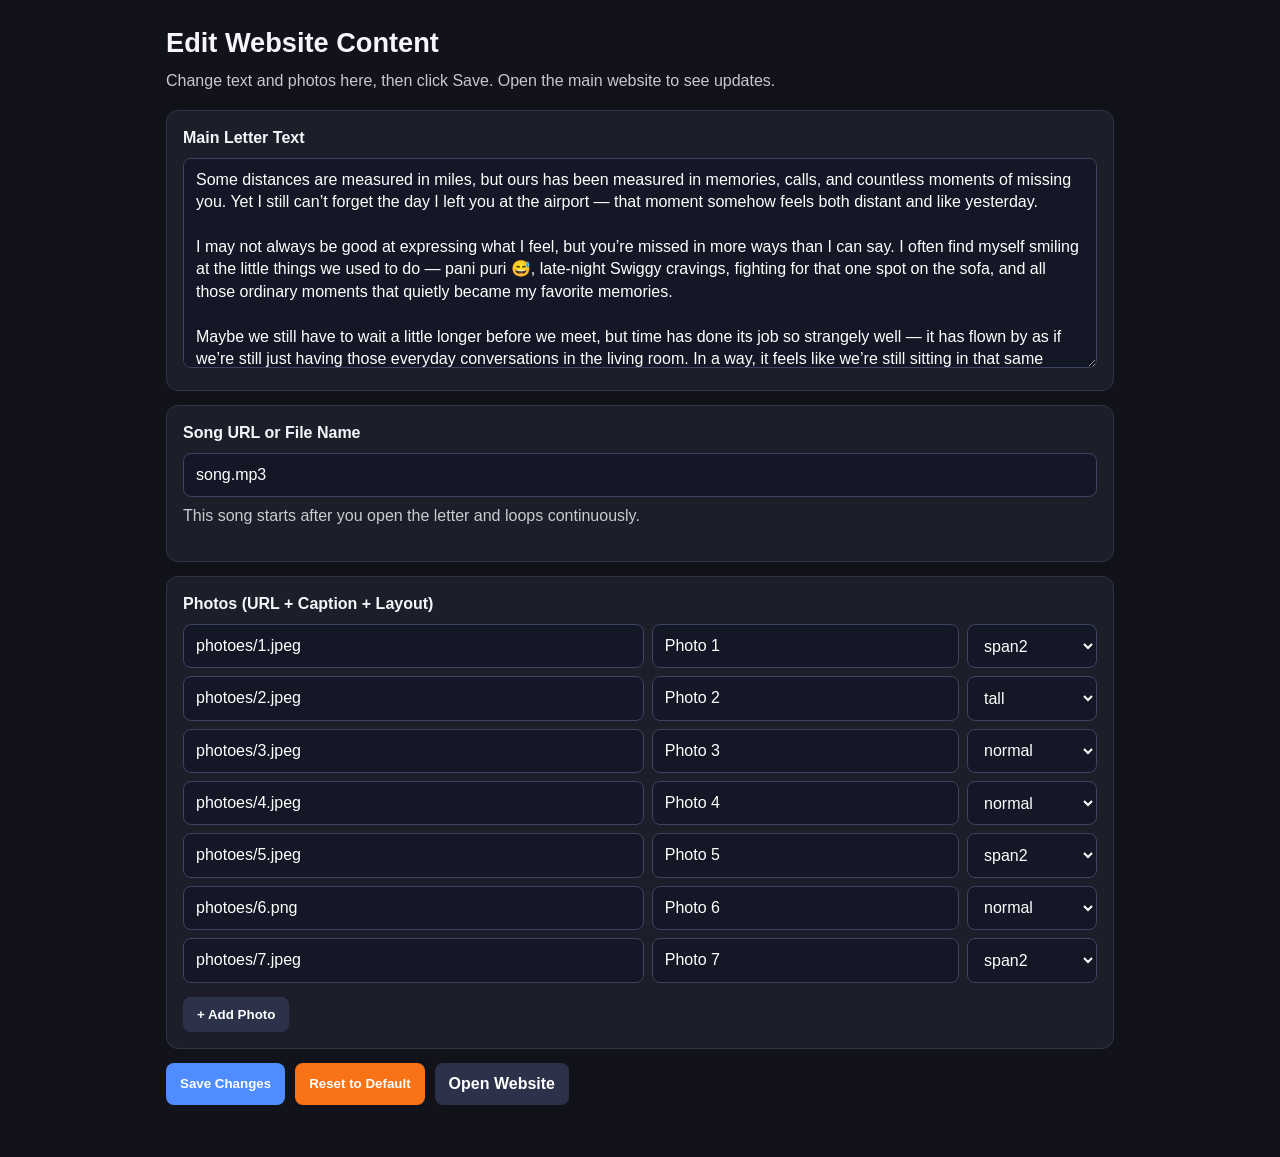
==== editor.html @ aca592b0 "Add files via upload" ====
<!DOCTYPE html>
<html lang="en">
<head>
  <meta charset="UTF-8" />
  <meta name="viewport" content="width=device-width, initial-scale=1.0" />
  <title>Birthday Site Editor</title>
  <style>
    *{box-sizing:border-box}
    body{
      margin:0;
      font-family:Arial,sans-serif;
      background:#12131a;
      color:#f5f6fb;
      line-height:1.4;
    }
    .wrap{
      max-width:980px;
      margin:24px auto;
      padding:0 16px 28px;
    }
    h1{margin:0 0 8px;font-size:1.7rem}
    .muted{opacity:.8;margin:0 0 18px}
    .card{
      background:#1c1f2a;
      border:1px solid #2f3345;
      border-radius:12px;
      padding:16px;
      margin-bottom:14px;
    }
    label{
      display:block;
      font-weight:700;
      margin:0 0 8px;
    }
    textarea,input,select{
      width:100%;
      border:1px solid #3d4360;
      background:#141726;
      color:#fff;
      border-radius:8px;
      padding:10px 12px;
      font:inherit;
    }
    textarea{min-height:210px;resize:vertical}
    .photo-row{
      display:grid;
      grid-template-columns:1.5fr 1fr 130px;
      gap:8px;
      margin-bottom:8px;
    }
    .btns{
      display:flex;
      flex-wrap:wrap;
      gap:10px;
      margin-top:14px;
    }
    button,a.btn{
      border:0;
      border-radius:8px;
      padding:10px 14px;
      cursor:pointer;
      font-weight:700;
      text-decoration:none;
      display:inline-block;
    }
    .primary{background:#4f8cff;color:#fff}
    .warn{background:#f97316;color:#fff}
    .ghost{background:#2c3249;color:#fff}
    .ok{
      margin-top:10px;
      padding:10px 12px;
      border-radius:8px;
      background:#12351f;
      border:1px solid #245335;
      display:none;
    }
    @media (max-width:760px){
      .photo-row{grid-template-columns:1fr}
    }
  </style>
</head>
<body>
  <div class="wrap">
    <h1>Edit Website Content</h1>
    <p class="muted">Change text and photos here, then click Save. Open the main website to see updates.</p>

    <div class="card">
      <label for="note">Main Letter Text</label>
      <textarea id="note"></textarea>
    </div>

    <div class="card">
      <label for="song">Song URL or File Name</label>
      <input id="song" type="text" placeholder="Example: song.mp3 or https://.../music.mp3" />
      <p class="muted" style="margin-top:8px;">This song starts after you open the letter and loops continuously.</p>
    </div>

    <div class="card">
      <label>Photos (URL + Caption + Layout)</label>
      <div id="photos"></div>
      <div class="btns">
        <button type="button" class="ghost" id="add-photo">+ Add Photo</button>
      </div>
    </div>

    <div class="btns">
      <button type="button" class="primary" id="save">Save Changes</button>
      <button type="button" class="warn" id="reset">Reset to Default</button>
      <a class="btn ghost" href="index.html">Open Website</a>
    </div>

    <div class="ok" id="msg">Saved! Open the website to view changes.</div>
  </div>

  <script>
    const DEFAULT = {
      song: 'song.mp3',
      note: `Some distances are measured in miles, but ours has been measured in memories, calls, and countless moments of missing you. Yet I still can’t forget the day I left you at the airport — that moment somehow feels both distant and like yesterday.

I may not always be good at expressing what I feel, but you’re missed in more ways than I can say. I often find myself smiling at the little things we used to do — pani puri 😅, late-night Swiggy cravings, fighting for that one spot on the sofa, and all those ordinary moments that quietly became my favorite memories.

Maybe we still have to wait a little longer before we meet, but time has done its job so strangely well — it has flown by as if we’re still just having those everyday conversations in the living room. In a way, it feels like we’re still sitting in that same living room together… the only thing that has changed is the country between us.

Now this distance has almost become part of normal routine, just woven into daily life. I still do all the same things, but there’s always this small emptiness, this feeling that something is missing. That never really goes away for me.

And maybe, even my old “I wanted to live alone” thought has quietly become part of the list of things I once wanted, but don’t feel the same about anymore.

Hopefully 🤞 we’ll meet soon. Until then, stay happy and enjoy your day. 😊`,
      photos: [
        {src:'photoes/1.jpeg',caption:'Photo 1',cls:'span2'},
        {src:'photoes/2.jpeg',caption:'Photo 2',cls:'tall'},
        {src:'photoes/3.jpeg',caption:'Photo 3',cls:''},
        {src:'photoes/4.jpeg',caption:'Photo 4',cls:''},
        {src:'photoes/5.jpeg',caption:'Photo 5',cls:'span2'},
        {src:'photoes/6.png',caption:'Photo 6',cls:''},
        {src:'photoes/7.jpeg',caption:'Photo 7',cls:'span2'}
      ]
    };

    function loadContent(){
      try{
        const raw=localStorage.getItem('birthdayContent');
        if(!raw) return DEFAULT;
        const parsed=JSON.parse(raw);
        return {
          song: typeof parsed.song==='string' ? parsed.song : DEFAULT.song,
          note: typeof parsed.note==='string' ? parsed.note : DEFAULT.note,
          photos: Array.isArray(parsed.photos) ? parsed.photos : DEFAULT.photos
        };
      }catch(e){
        return DEFAULT;
      }
    }

    function row(photo={}){
      const div=document.createElement('div');
      div.className='photo-row';
      div.innerHTML=`
        <input type="text" placeholder="Photo URL" class="src" value="${photo.src||''}">
        <input type="text" placeholder="Caption" class="caption" value="${photo.caption||''}">
        <select class="cls">
          <option value="" ${!photo.cls?'selected':''}>normal</option>
          <option value="span2" ${photo.cls==='span2'?'selected':''}>span2</option>
          <option value="tall" ${photo.cls==='tall'?'selected':''}>tall</option>
        </select>
      `;
      return div;
    }

    function render(data){
      document.getElementById('song').value=data.song||DEFAULT.song;
      document.getElementById('note').value=data.note||'';
      const wrap=document.getElementById('photos');
      wrap.innerHTML='';
      (data.photos||[]).forEach(p=>wrap.appendChild(row(p)));
    }

    function collect(){
      const photos=[...document.querySelectorAll('.photo-row')]
        .map(el=>({
          src:el.querySelector('.src').value.trim(),
          caption:el.querySelector('.caption').value.trim(),
          cls:el.querySelector('.cls').value
        }))
        .filter(p=>p.src);
      return {
        song:document.getElementById('song').value.trim() || DEFAULT.song,
        note:document.getElementById('note').value,
        photos
      };
    }

    function toast(text){
      const msg=document.getElementById('msg');
      msg.textContent=text;
      msg.style.display='block';
      setTimeout(()=>{msg.style.display='none';},1800);
    }

    render(loadContent());

    document.getElementById('add-photo').addEventListener('click',()=>{
      document.getElementById('photos').appendChild(row());
    });

    document.getElementById('save').addEventListener('click',()=>{
      localStorage.setItem('birthdayContent',JSON.stringify(collect()));
      toast('Saved! Open website to view changes.');
    });

    document.getElementById('reset').addEventListener('click',()=>{
      localStorage.removeItem('birthdayContent');
      render(DEFAULT);
      toast('Reset done. Default content restored.');
    });
  </script>
</body>
</html>
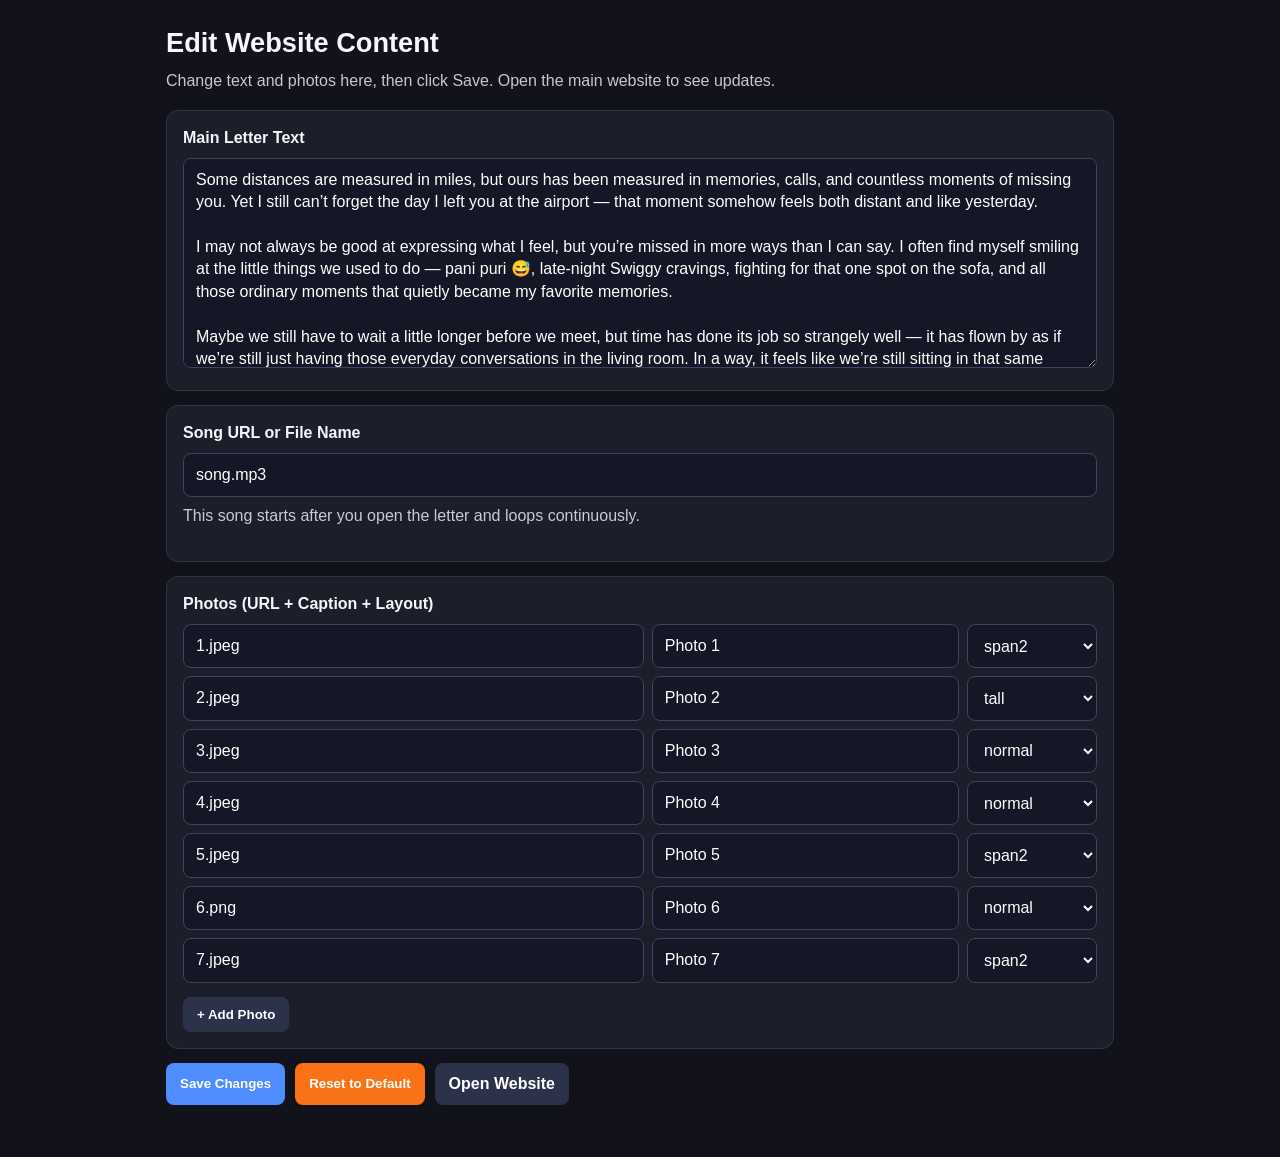
==== commit febe341d: "Update editor.html" ====
--- a/editor.html
+++ b/editor.html
@@ -127,13 +127,13 @@
 
 Hopefully 🤞 we’ll meet soon. Until then, stay happy and enjoy your day. 😊`,
       photos: [
-        {src:'photoes/1.jpeg',caption:'Photo 1',cls:'span2'},
-        {src:'photoes/2.jpeg',caption:'Photo 2',cls:'tall'},
-        {src:'photoes/3.jpeg',caption:'Photo 3',cls:''},
-        {src:'photoes/4.jpeg',caption:'Photo 4',cls:''},
-        {src:'photoes/5.jpeg',caption:'Photo 5',cls:'span2'},
-        {src:'photoes/6.png',caption:'Photo 6',cls:''},
-        {src:'photoes/7.jpeg',caption:'Photo 7',cls:'span2'}
+        {src:'1.jpeg',caption:'Photo 1',cls:'span2'},
+        {src:'2.jpeg',caption:'Photo 2',cls:'tall'},
+        {src:'3.jpeg',caption:'Photo 3',cls:''},
+        {src:'4.jpeg',caption:'Photo 4',cls:''},
+        {src:'5.jpeg',caption:'Photo 5',cls:'span2'},
+        {src:'6.png',caption:'Photo 6',cls:''},
+        {src:'7.jpeg',caption:'Photo 7',cls:'span2'}
       ]
     };
 
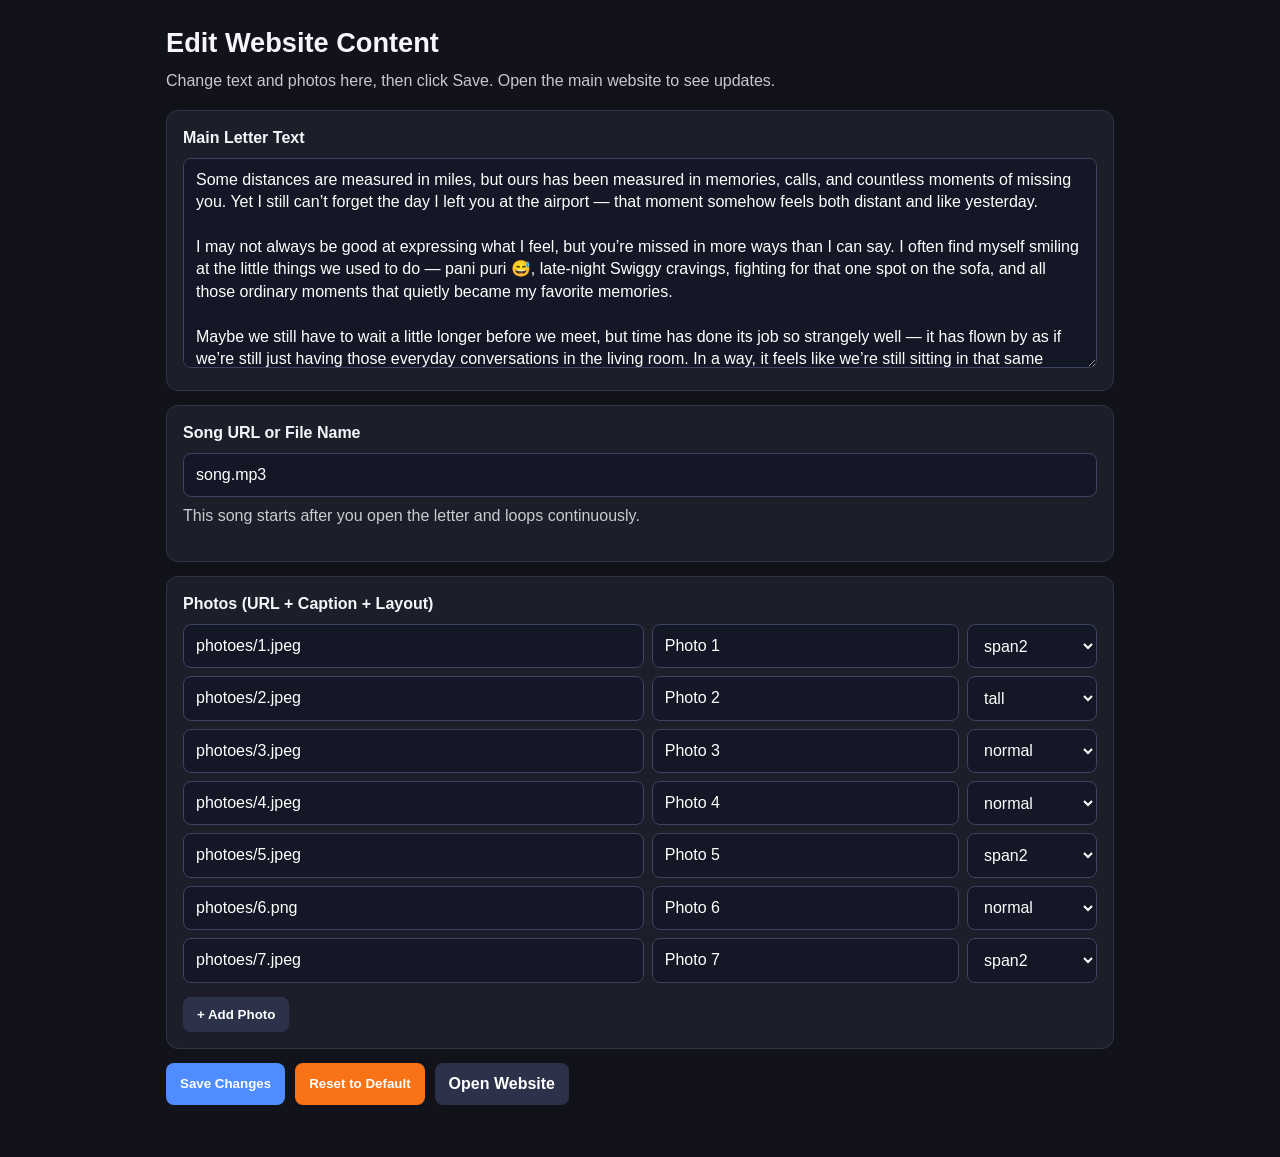
==== commit b6723c5f: "Fix HTML encoding issues in editor.html" ====
--- a/editor.html
+++ b/editor.html
@@ -127,13 +127,13 @@
 
 Hopefully 🤞 we’ll meet soon. Until then, stay happy and enjoy your day. 😊`,
       photos: [
-        {src:'1.jpeg',caption:'Photo 1',cls:'span2'},
-        {src:'2.jpeg',caption:'Photo 2',cls:'tall'},
-        {src:'3.jpeg',caption:'Photo 3',cls:''},
-        {src:'4.jpeg',caption:'Photo 4',cls:''},
-        {src:'5.jpeg',caption:'Photo 5',cls:'span2'},
-        {src:'6.png',caption:'Photo 6',cls:''},
-        {src:'7.jpeg',caption:'Photo 7',cls:'span2'}
+        {src:'photoes/1.jpeg',caption:'Photo 1',cls:'span2'},
+        {src:'photoes/2.jpeg',caption:'Photo 2',cls:'tall'},
+        {src:'photoes/3.jpeg',caption:'Photo 3',cls:''},
+        {src:'photoes/4.jpeg',caption:'Photo 4',cls:''},
+        {src:'photoes/5.jpeg',caption:'Photo 5',cls:'span2'},
+        {src:'photoes/6.png',caption:'Photo 6',cls:''},
+        {src:'photoes/7.jpeg',caption:'Photo 7',cls:'span2'}
       ]
     };
 
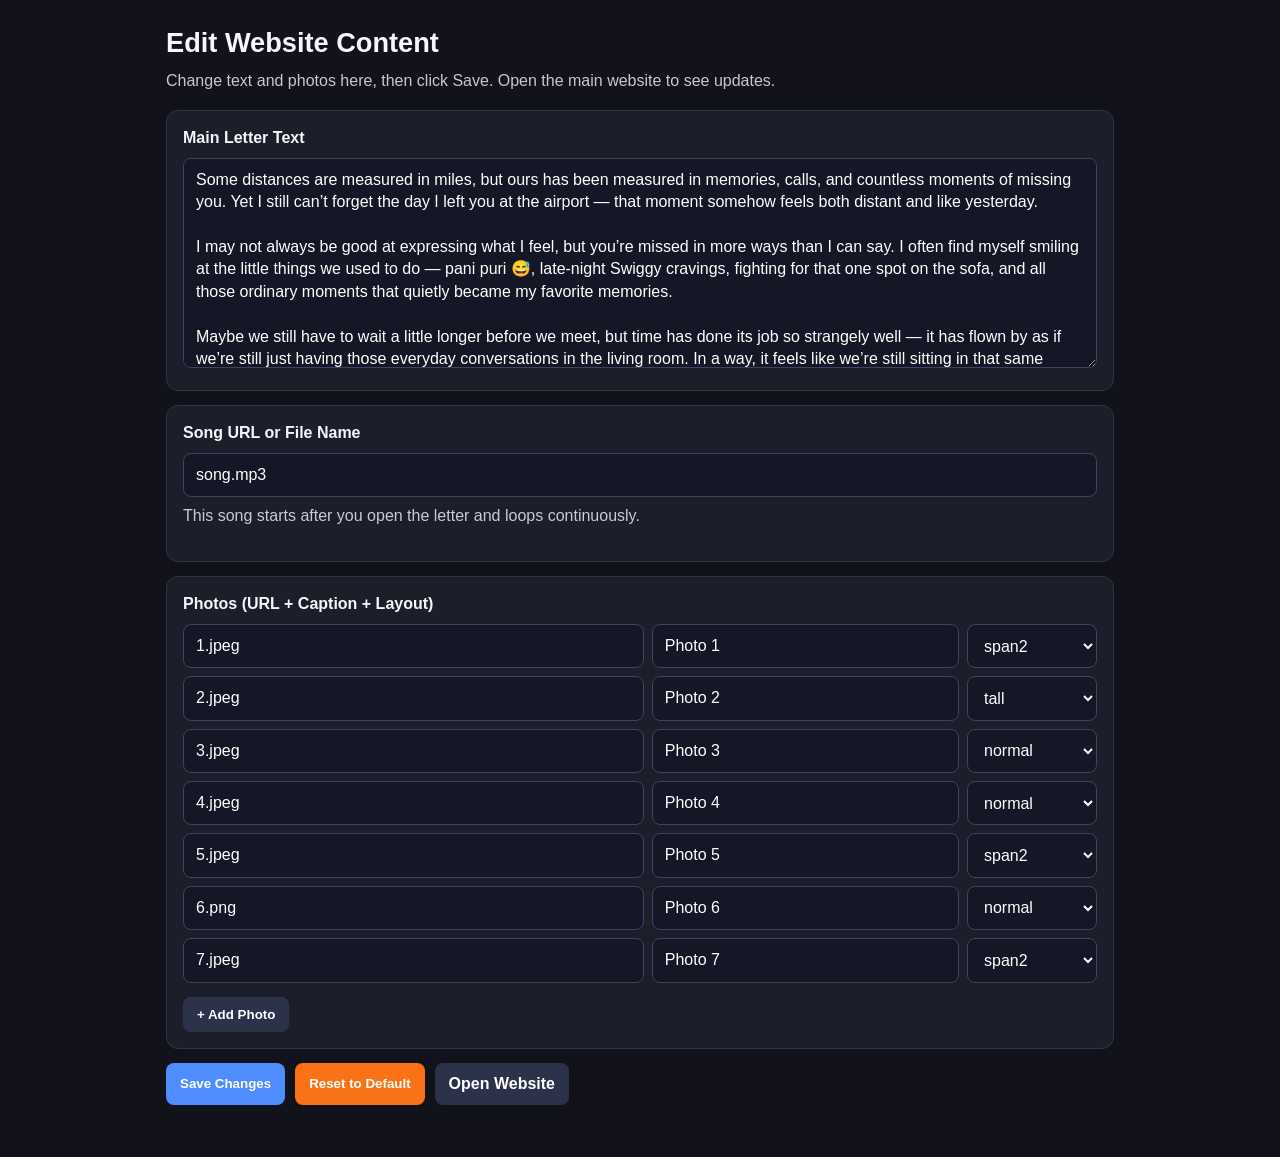
==== commit 584138d4: "Fix HTML entity encoding in editor.html" ====
--- a/editor.html
+++ b/editor.html
@@ -127,13 +127,13 @@
 
 Hopefully 🤞 we’ll meet soon. Until then, stay happy and enjoy your day. 😊`,
       photos: [
-        {src:'photoes/1.jpeg',caption:'Photo 1',cls:'span2'},
-        {src:'photoes/2.jpeg',caption:'Photo 2',cls:'tall'},
-        {src:'photoes/3.jpeg',caption:'Photo 3',cls:''},
-        {src:'photoes/4.jpeg',caption:'Photo 4',cls:''},
-        {src:'photoes/5.jpeg',caption:'Photo 5',cls:'span2'},
-        {src:'photoes/6.png',caption:'Photo 6',cls:''},
-        {src:'photoes/7.jpeg',caption:'Photo 7',cls:'span2'}
+        {src:'1.jpeg',caption:'Photo 1',cls:'span2'},
+        {src:'2.jpeg',caption:'Photo 2',cls:'tall'},
+        {src:'3.jpeg',caption:'Photo 3',cls:''},
+        {src:'4.jpeg',caption:'Photo 4',cls:''},
+        {src:'5.jpeg',caption:'Photo 5',cls:'span2'},
+        {src:'6.png',caption:'Photo 6',cls:''},
+        {src:'7.jpeg',caption:'Photo 7',cls:'span2'}
       ]
     };
 
